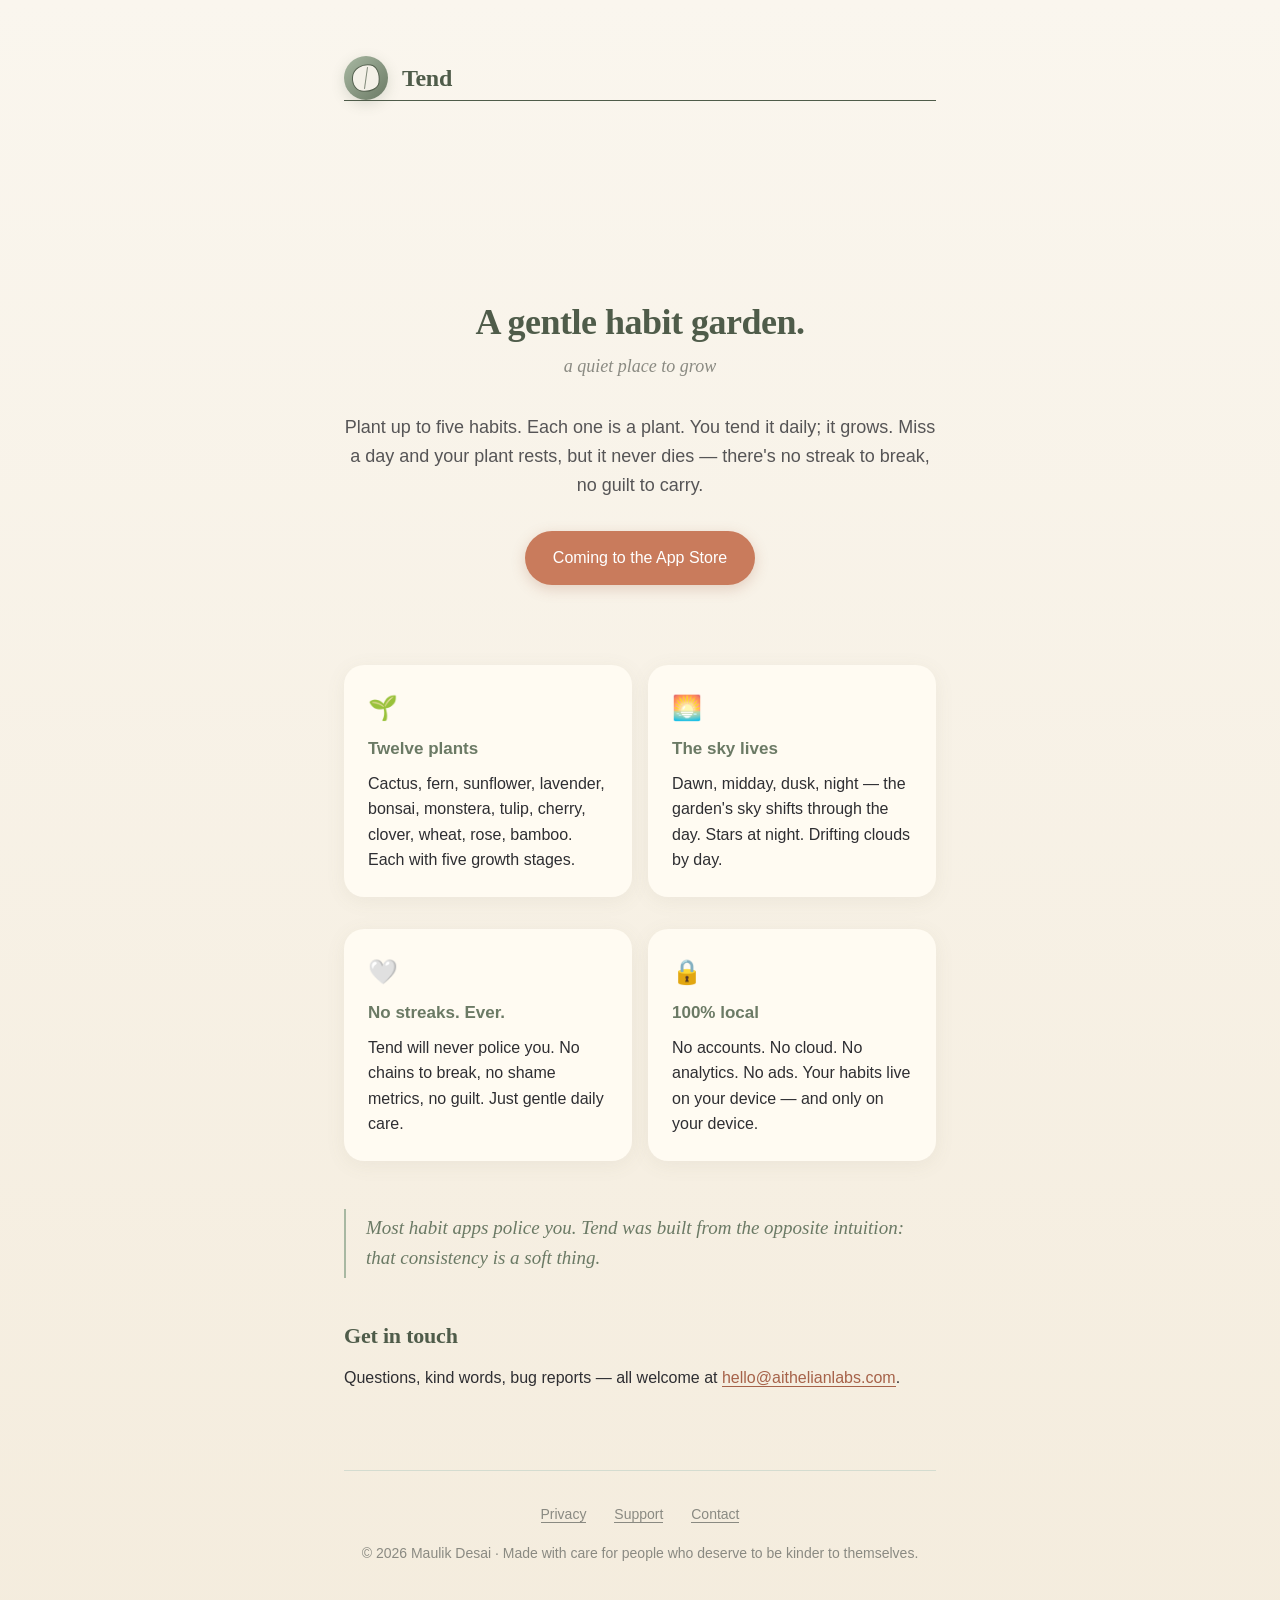
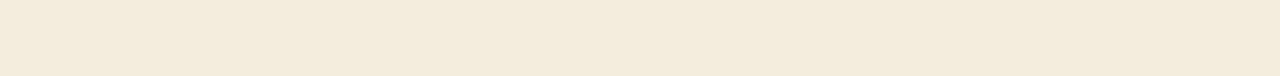
==== index.html @ 12a809fe "Initial commit" ====
<!doctype html>
<html lang="en">
<head>
<meta charset="utf-8" />
<title>Tend — A gentle habit garden</title>
<meta name="viewport" content="width=device-width, initial-scale=1, viewport-fit=cover" />
<meta name="theme-color" content="#FAF6EE" media="(prefers-color-scheme: light)" />
<meta name="theme-color" content="#14151B" media="(prefers-color-scheme: dark)" />
<meta name="description" content="Tend is a calm iOS habit garden. Plant a habit. Tend it daily. Watch it grow. No streaks, no guilt — just gentle daily care." />

<meta property="og:title" content="Tend — A gentle habit garden" />
<meta property="og:description" content="A calm iOS habit garden. No streaks, no guilt — just gentle daily care." />
<meta property="og:type" content="website" />
<meta property="og:url" content="https://tend.app/" />
<meta name="twitter:card" content="summary_large_image" />
<meta name="twitter:title" content="Tend — A gentle habit garden" />
<meta name="twitter:description" content="A calm iOS habit garden. No streaks, no guilt." />

<link rel="icon" href="data:," />
<link rel="stylesheet" href="style.css" />
</head>
<body>
<main>

  <a class="brand" href="/">
    <span class="mark"></span>
    <span class="wordmark">Tend</span>
  </a>

  <section class="hero">
    <div class="big-mark"><span class="mark"></span></div>
    <h1>A gentle habit garden.</h1>
    <p class="tagline">a quiet place to grow</p>
    <p class="lede">
      Plant up to five habits. Each one is a plant. You tend it daily; it grows.
      Miss a day and your plant rests, but it never dies — there's no streak to
      break, no guilt to carry.
    </p>
    <a href="#" class="cta" onclick="return false;">Coming to the App Store</a>
  </section>

  <section class="feature-grid">
    <div class="card">
      <div class="emoji">🌱</div>
      <h3>Twelve plants</h3>
      <p>Cactus, fern, sunflower, lavender, bonsai, monstera, tulip, cherry, clover, wheat, rose, bamboo. Each with five growth stages.</p>
    </div>
    <div class="card">
      <div class="emoji">🌅</div>
      <h3>The sky lives</h3>
      <p>Dawn, midday, dusk, night — the garden's sky shifts through the day. Stars at night. Drifting clouds by day.</p>
    </div>
    <div class="card">
      <div class="emoji">🤍</div>
      <h3>No streaks. Ever.</h3>
      <p>Tend will never police you. No chains to break, no shame metrics, no guilt. Just gentle daily care.</p>
    </div>
    <div class="card">
      <div class="emoji">🔒</div>
      <h3>100% local</h3>
      <p>No accounts. No cloud. No analytics. No ads. Your habits live on your device — and only on your device.</p>
    </div>
  </section>

  <p class="pull">
    Most habit apps police you. Tend was built from the opposite intuition: that
    consistency is a soft thing.
  </p>

  <h2>Get in touch</h2>
  <p>
    Questions, kind words, bug reports — all welcome at
    <a href="mailto:hello@aithelianlabs.com">hello@aithelianlabs.com</a>.
  </p>

  <footer>
    <a href="privacy.html">Privacy</a>
    <a href="support.html">Support</a>
    <a href="mailto:hello@aithelianlabs.com">Contact</a>
    <p style="margin-top:16px">© 2026 Maulik Desai · Made with care for people who deserve to be kinder to themselves.</p>
  </footer>

</main>
</body>
</html>
---- style.css ----
/* Tend — brand styles for tend.app pages.
   Mirrors the SwiftUI palette so the web feels like the app.
*/

:root {
  /* Surfaces */
  --tend-cream:        #FAF6EE;
  --tend-cream-warm:   #F4ECDD;
  --tend-surface-hi:   #FFFBF2;

  /* Sage family */
  --tend-sage:         #A8B8A2;
  --tend-sage-dark:    #6B7A65;
  --tend-sage-deep:    #4F5C4A;
  --tend-sage-light:   #D4DCD0;

  /* Warm accents */
  --tend-peach:        #E8B4A0;
  --tend-peach-light:  #F2D5C6;
  --tend-terracotta:        #C97B5C;
  --tend-terracotta-deep:   #A66249;

  /* Text */
  --tend-ink:          #2E2E32;
  --tend-muted:        #8A8A82;

  /* Soft */
  --radius-sm: 14px;
  --radius-md: 20px;
  --radius-lg: 28px;
  --shadow-soft: 0 4px 20px rgba(120, 110, 90, 0.08);
}

@media (prefers-color-scheme: dark) {
  :root {
    --tend-cream:        #14151B;
    --tend-cream-warm:   #1D1E26;
    --tend-surface-hi:   #252631;

    --tend-sage:         #8FA088;
    --tend-sage-dark:    #B8C9B0;
    --tend-sage-deep:    #D3DDCB;
    --tend-sage-light:   #2D362C;

    --tend-peach:        #D68D70;
    --tend-peach-light:  #6E4536;
    --tend-terracotta:        #CC8060;
    --tend-terracotta-deep:   #8E513B;

    --tend-ink:          #EFEBE2;
    --tend-muted:        #9A998E;
  }
}

* {
  box-sizing: border-box;
  margin: 0;
  padding: 0;
}

html, body {
  background: linear-gradient(180deg, var(--tend-cream) 0%, var(--tend-cream-warm) 100%);
  color: var(--tend-ink);
  font-family: -apple-system, BlinkMacSystemFont, "SF Pro Text", "Helvetica Neue", Helvetica, Arial, sans-serif;
  font-size: 16px;
  line-height: 1.6;
  min-height: 100vh;
  -webkit-font-smoothing: antialiased;
  -moz-osx-font-smoothing: grayscale;
}

main {
  max-width: 640px;
  margin: 0 auto;
  padding: 56px 24px 96px;
}

/* Header / brand mark */

.brand {
  display: flex;
  align-items: center;
  gap: 14px;
  text-decoration: none;
  color: var(--tend-sage-deep);
  margin-bottom: 48px;
}

.brand .mark {
  width: 44px;
  height: 44px;
  border-radius: 50%;
  background: linear-gradient(135deg, var(--tend-sage), var(--tend-sage-dark));
  position: relative;
  box-shadow: 0 4px 14px rgba(79, 92, 74, 0.18);
  flex-shrink: 0;
}

.brand .mark::before {
  /* leaf */
  content: "";
  position: absolute;
  inset: 8px;
  background: var(--tend-cream);
  border-radius: 60% 40% 60% 40% / 50% 60% 40% 50%;
  border: 1px solid var(--tend-sage-deep);
  opacity: 0.95;
  transform: rotate(8deg);
}

.brand .mark::after {
  /* center vein */
  content: "";
  position: absolute;
  left: 50%;
  top: 11px;
  bottom: 11px;
  width: 1px;
  background: var(--tend-sage-deep);
  opacity: 0.7;
  transform: translateX(-50%) rotate(8deg);
}

.brand .wordmark {
  font-family: "Lora", "Iowan Old Style", "Georgia", serif;
  font-weight: 600;
  font-size: 24px;
  letter-spacing: -0.3px;
}

/* Typography */

h1 {
  font-family: "Lora", "Iowan Old Style", "Georgia", serif;
  font-weight: 600;
  font-size: 36px;
  line-height: 1.2;
  color: var(--tend-sage-deep);
  margin-bottom: 8px;
  letter-spacing: -0.5px;
}

h2 {
  font-family: "Lora", "Iowan Old Style", "Georgia", serif;
  font-weight: 600;
  font-size: 22px;
  color: var(--tend-sage-deep);
  margin-top: 40px;
  margin-bottom: 12px;
  letter-spacing: -0.2px;
}

h3 {
  font-size: 17px;
  font-weight: 600;
  color: var(--tend-sage-dark);
  margin-top: 24px;
  margin-bottom: 8px;
}

.lede {
  font-size: 18px;
  color: var(--tend-ink);
  opacity: 0.8;
  margin-bottom: 32px;
}

p {
  margin-bottom: 16px;
}

ul, ol {
  margin-left: 24px;
  margin-bottom: 16px;
}

li {
  margin-bottom: 8px;
}

a {
  color: var(--tend-terracotta-deep);
  text-decoration: none;
  border-bottom: 1px solid currentColor;
  transition: opacity 0.2s;
}

a:hover {
  opacity: 0.7;
}

strong {
  color: var(--tend-sage-deep);
  font-weight: 600;
}

em {
  color: var(--tend-muted);
  font-style: italic;
}

code {
  font-family: ui-monospace, SFMono-Regular, "SF Mono", Menlo, monospace;
  font-size: 14px;
  background: var(--tend-sage-light);
  padding: 2px 6px;
  border-radius: 4px;
  color: var(--tend-sage-deep);
}

/* Cards (card-like blocks for sections / FAQ) */

.card {
  background: var(--tend-surface-hi);
  border-radius: var(--radius-md);
  padding: 24px;
  margin-bottom: 16px;
  box-shadow: var(--shadow-soft);
}

.card h3 {
  margin-top: 0;
}

.card p:last-child {
  margin-bottom: 0;
}

/* CTA button (terracotta pill) */

.cta {
  display: inline-block;
  background: var(--tend-terracotta);
  color: white !important;
  padding: 14px 28px;
  border-radius: 999px;
  font-weight: 500;
  border: none !important;
  box-shadow: 0 4px 14px rgba(166, 98, 73, 0.25);
  transition: transform 0.2s, box-shadow 0.2s;
}

.cta:hover {
  transform: translateY(-1px);
  box-shadow: 0 6px 18px rgba(166, 98, 73, 0.30);
  opacity: 1;
}

/* Footer */

footer {
  margin-top: 80px;
  padding-top: 32px;
  border-top: 1px solid var(--tend-sage-light);
  color: var(--tend-muted);
  font-size: 14px;
  text-align: center;
}

footer a {
  color: var(--tend-muted);
  border-bottom-color: var(--tend-muted);
  margin: 0 12px;
}

/* Hero — landing page */

.hero {
  text-align: center;
  padding: 32px 0 48px;
}

.hero .tagline {
  font-family: "Lora", "Iowan Old Style", "Georgia", serif;
  font-style: italic;
  color: var(--tend-muted);
  font-size: 18px;
  margin-bottom: 32px;
}

.hero .big-mark {
  width: 96px;
  height: 96px;
  margin: 0 auto 24px;
}

.hero .big-mark .mark {
  width: 96px;
  height: 96px;
}

.hero .big-mark .mark::before { inset: 18px; border-width: 1.5px; }
.hero .big-mark .mark::after  { top: 24px; bottom: 24px; }

.feature-grid {
  display: grid;
  grid-template-columns: 1fr;
  gap: 16px;
  margin: 32px 0;
}

@media (min-width: 540px) {
  .feature-grid { grid-template-columns: 1fr 1fr; }
}

.feature-grid .card {
  text-align: left;
}

.feature-grid .card .emoji {
  font-size: 24px;
  margin-bottom: 8px;
}

/* Last-updated stamp */

.timestamp {
  display: inline-block;
  font-size: 13px;
  color: var(--tend-muted);
  margin-bottom: 24px;
  font-style: italic;
}

/* Subtle quotation pull */

.pull {
  font-family: "Lora", "Iowan Old Style", "Georgia", serif;
  font-style: italic;
  font-size: 19px;
  color: var(--tend-sage-dark);
  border-left: 2px solid var(--tend-sage);
  padding: 4px 0 4px 20px;
  margin: 24px 0;
}
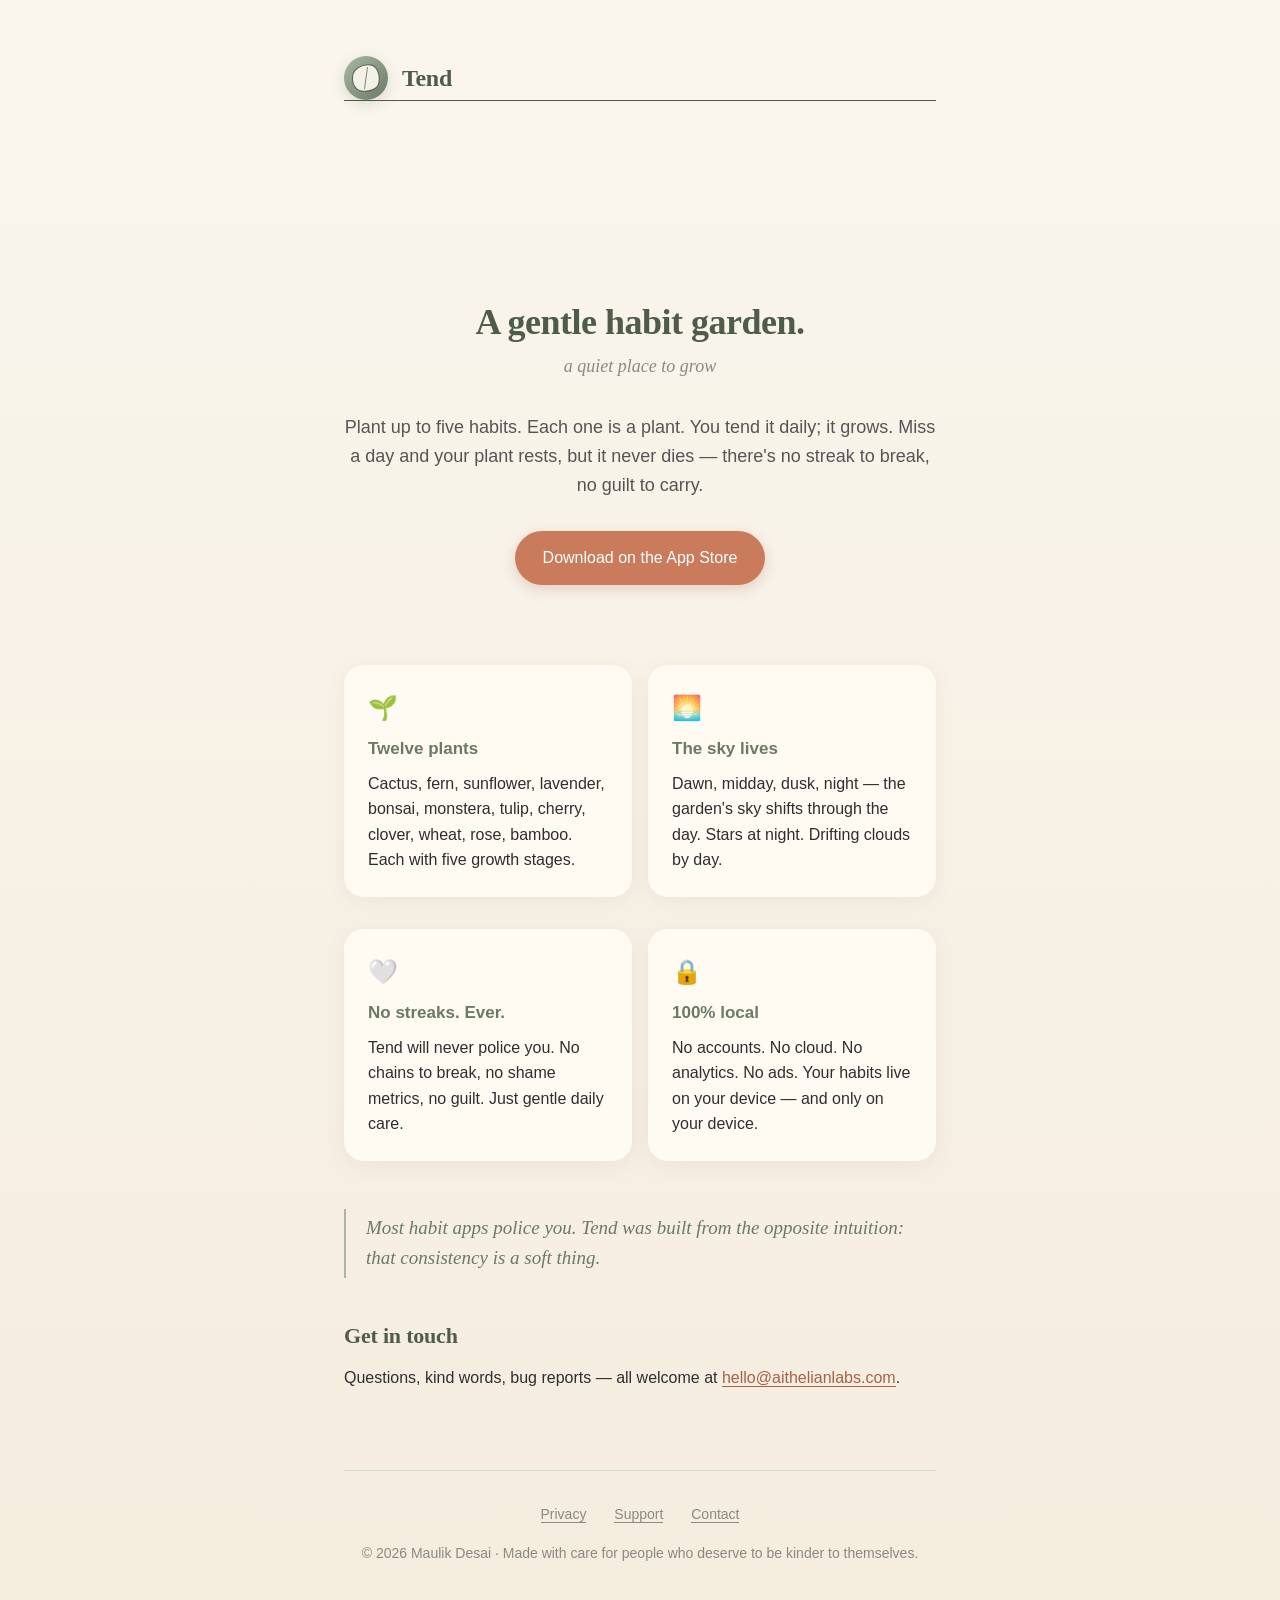
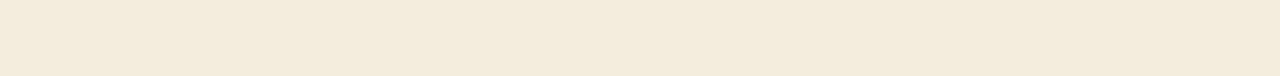
==== commit eb028217: "Privacy policy for 1.2: camera, photos, purchase, widgets; App Store link Co-Authored-By: Claude Opu" ====
--- a/index.html
+++ b/index.html
@@ -36,7 +36,7 @@
       Miss a day and your plant rests, but it never dies — there's no streak to
       break, no guilt to carry.
     </p>
-    <a href="#" class="cta" onclick="return false;">Coming to the App Store</a>
+    <a href="https://apps.apple.com/us/app/tend-garden/id6768056018" class="cta">Download on the App Store</a>
   </section>
 
   <section class="feature-grid">
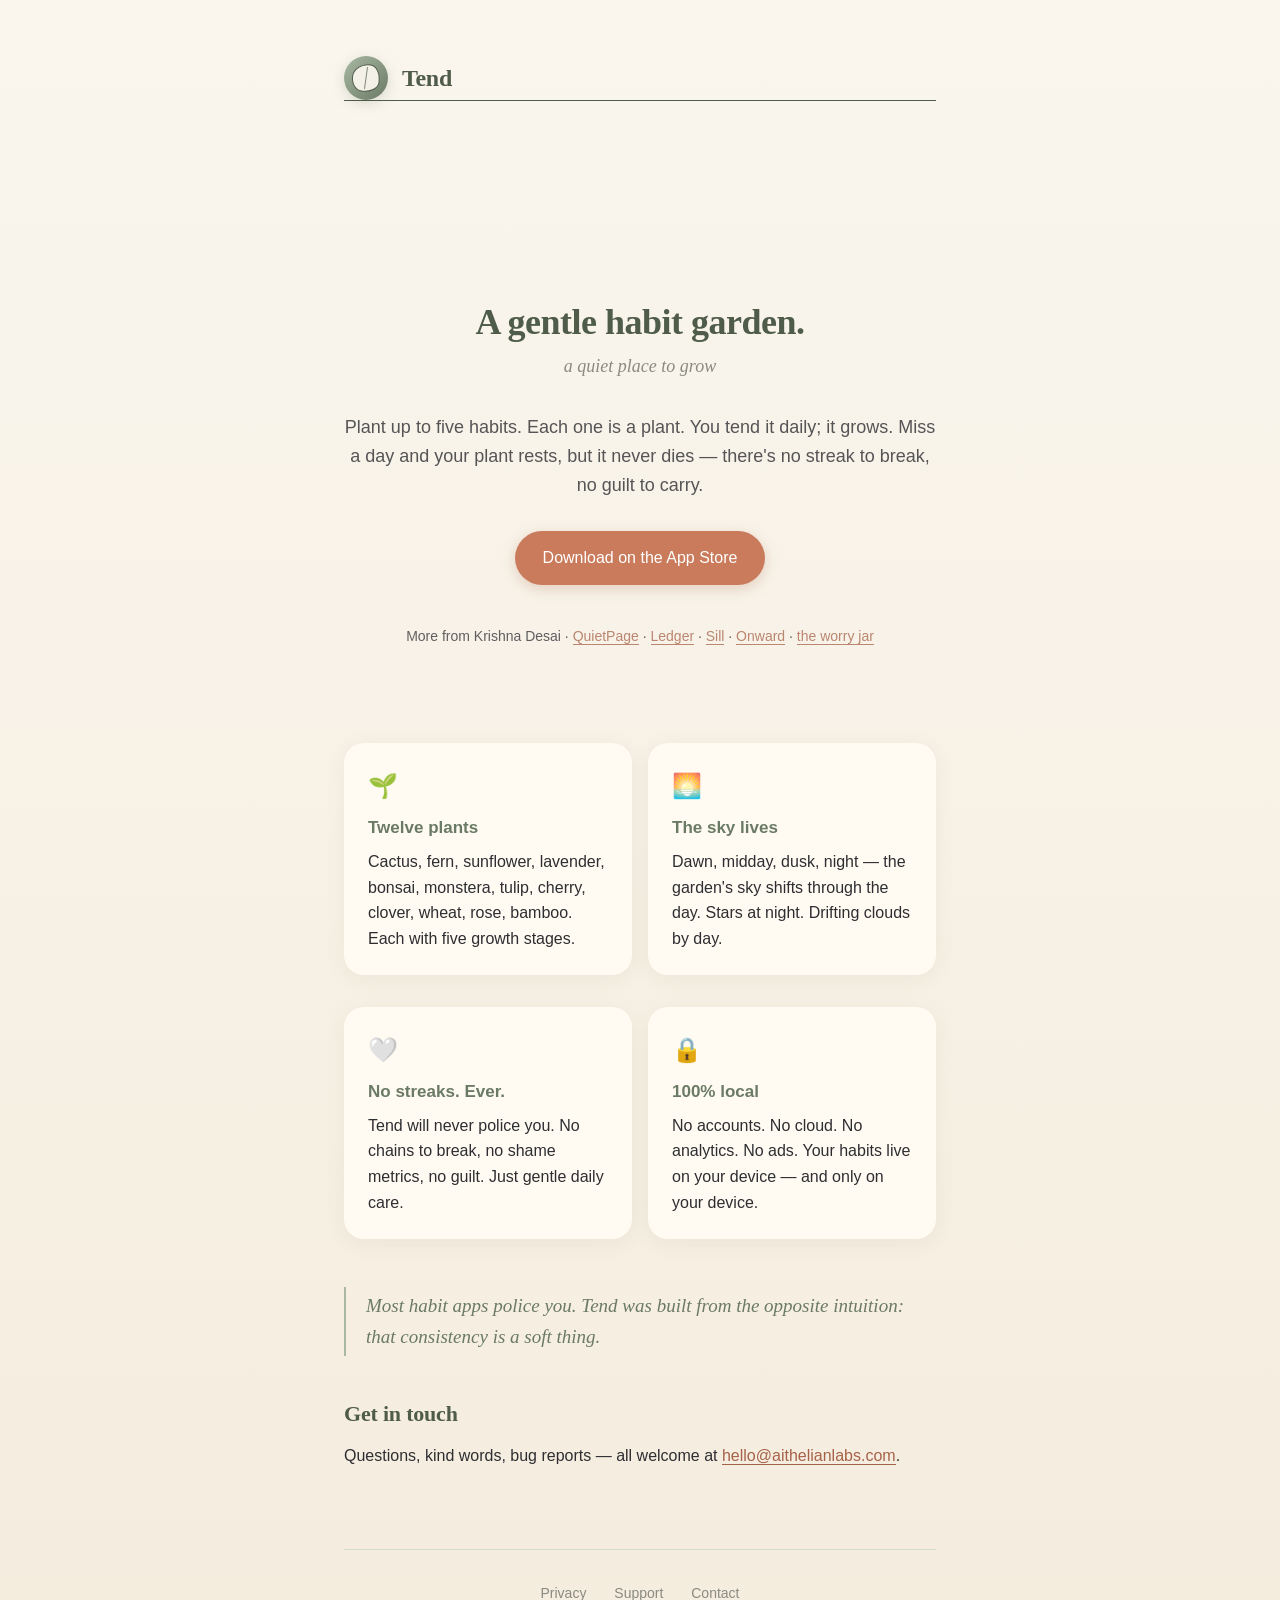
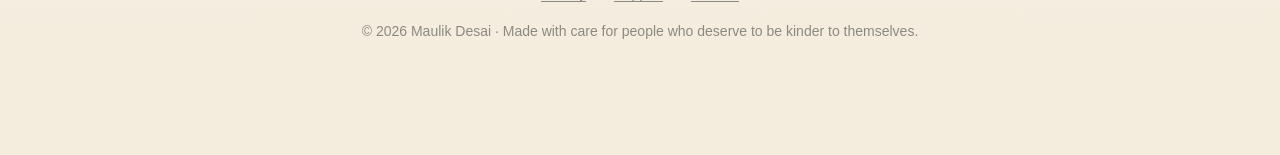
==== commit 2d00d4e8: "fix: smart banner, ct=site-tend campaign link, more-from row" ====
--- a/index.html
+++ b/index.html
@@ -4,6 +4,7 @@
 <meta charset="utf-8" />
 <title>Tend — A gentle habit garden</title>
 <meta name="viewport" content="width=device-width, initial-scale=1, viewport-fit=cover" />
+<meta name="apple-itunes-app" content="app-id=6768056018">
 <meta name="theme-color" content="#FAF6EE" media="(prefers-color-scheme: light)" />
 <meta name="theme-color" content="#14151B" media="(prefers-color-scheme: dark)" />
 <meta name="description" content="Tend is a calm iOS habit garden. Plant a habit. Tend it daily. Watch it grow. No streaks, no guilt — just gentle daily care." />
@@ -36,7 +37,8 @@
       Miss a day and your plant rests, but it never dies — there's no streak to
       break, no guilt to carry.
     </p>
-    <a href="https://apps.apple.com/us/app/tend-garden/id6768056018" class="cta">Download on the App Store</a>
+    <a href="https://apps.apple.com/app/apple-store/id6768056018?pt=128885861&amp;ct=site-tend&amp;mt=8" class="cta">Download on the App Store</a>
+    <p class="more-from" style="margin-top:40px;font-size:14px;opacity:0.75">More from Krishna Desai · <a href="https://dmaulikr.github.io/QuietPAge-sites/">QuietPage</a> · <a href="https://dmaulikr.github.io/ledger-site/">Ledger</a> · <a href="https://dmaulikr.github.io/sill-site/">Sill</a> · <a href="https://dmaulikr.github.io/onward/">Onward</a> · <a href="https://dmaulikr.github.io/worryjar-site/">the worry jar</a></p>
   </section>
 
   <section class="feature-grid">
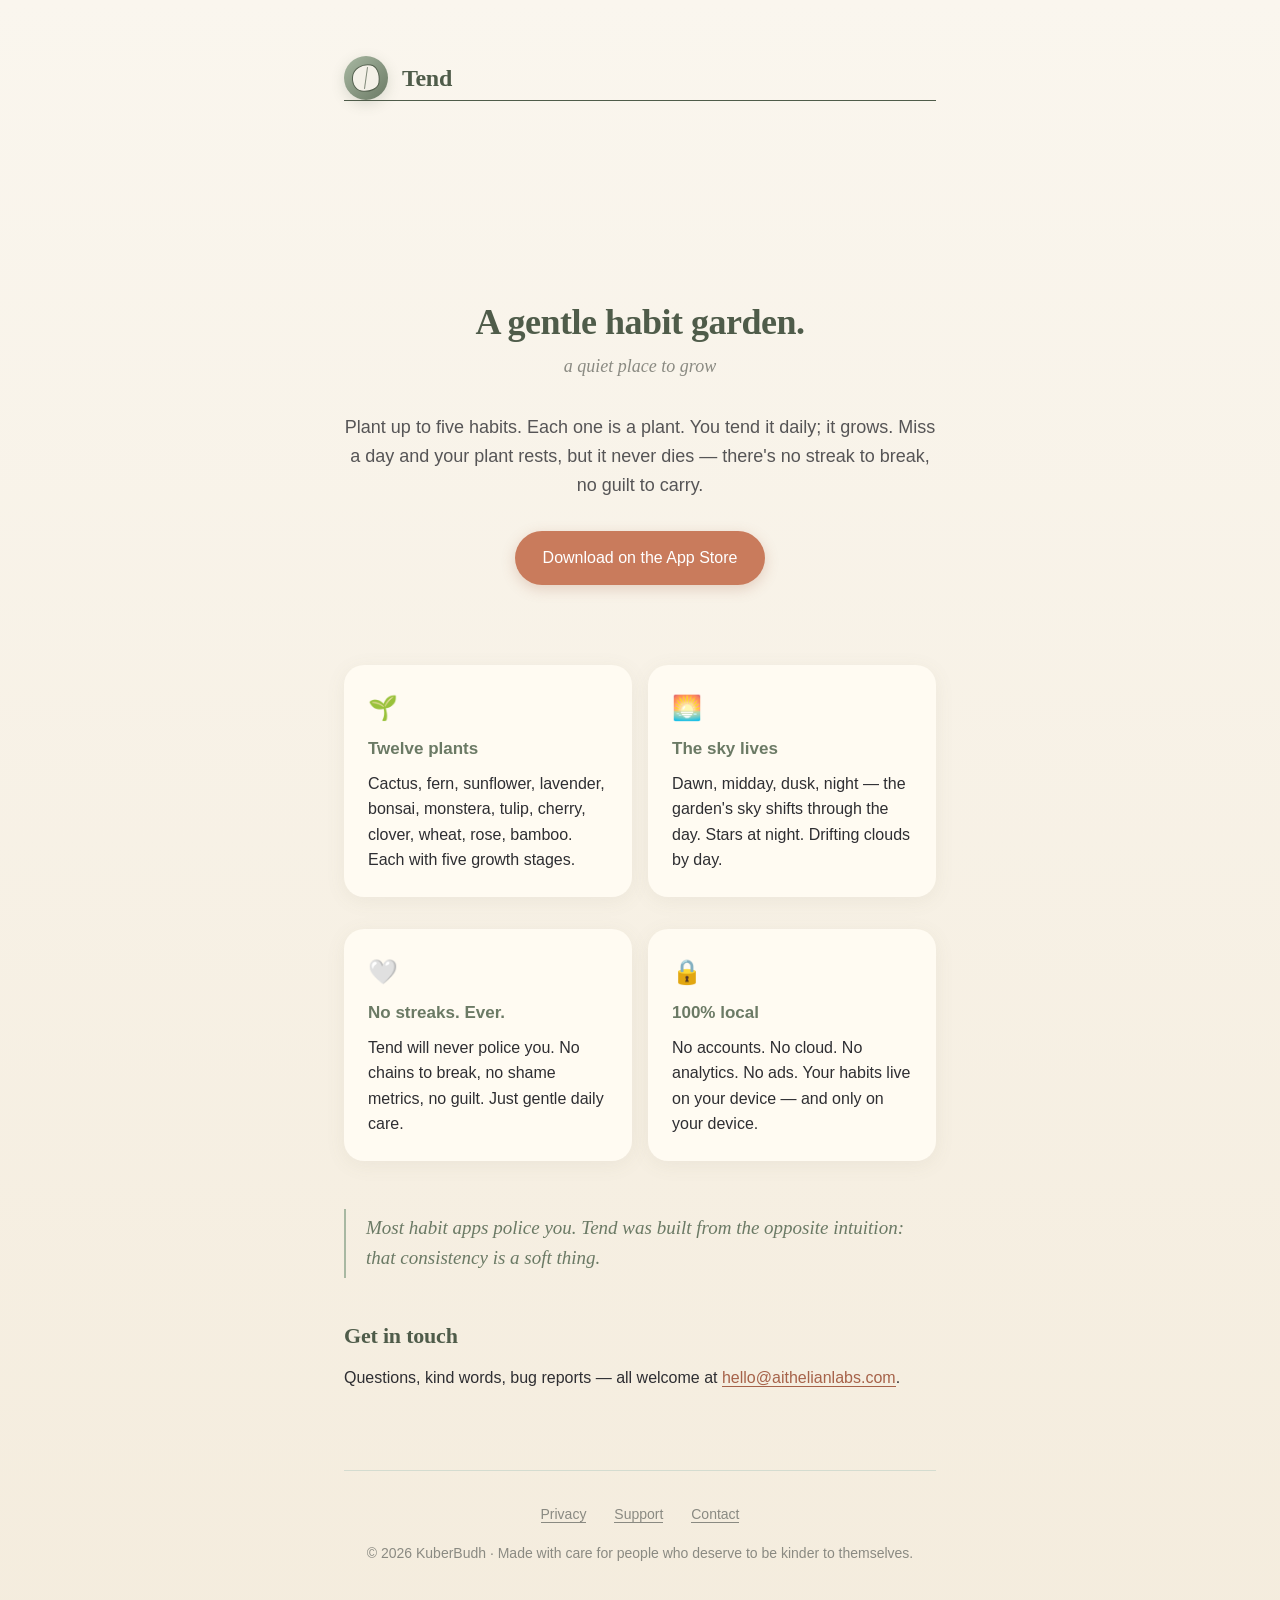
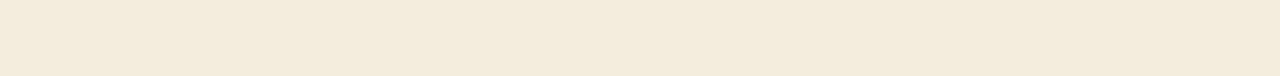
==== commit c03c9e31: "Fix day-job safety: KuberBudh footer + live App Store CTA" ====
--- a/index.html
+++ b/index.html
@@ -4,7 +4,6 @@
 <meta charset="utf-8" />
 <title>Tend — A gentle habit garden</title>
 <meta name="viewport" content="width=device-width, initial-scale=1, viewport-fit=cover" />
-<meta name="apple-itunes-app" content="app-id=6768056018">
 <meta name="theme-color" content="#FAF6EE" media="(prefers-color-scheme: light)" />
 <meta name="theme-color" content="#14151B" media="(prefers-color-scheme: dark)" />
 <meta name="description" content="Tend is a calm iOS habit garden. Plant a habit. Tend it daily. Watch it grow. No streaks, no guilt — just gentle daily care." />
@@ -38,7 +37,6 @@
       break, no guilt to carry.
     </p>
     <a href="https://apps.apple.com/app/apple-store/id6768056018?pt=128885861&amp;ct=site-tend&amp;mt=8" class="cta">Download on the App Store</a>
-    <p class="more-from" style="margin-top:40px;font-size:14px;opacity:0.75">More from Krishna Desai · <a href="https://dmaulikr.github.io/QuietPAge-sites/">QuietPage</a> · <a href="https://dmaulikr.github.io/ledger-site/">Ledger</a> · <a href="https://dmaulikr.github.io/sill-site/">Sill</a> · <a href="https://dmaulikr.github.io/onward/">Onward</a> · <a href="https://dmaulikr.github.io/worryjar-site/">the worry jar</a></p>
   </section>
 
   <section class="feature-grid">
@@ -79,7 +77,7 @@
     <a href="privacy.html">Privacy</a>
     <a href="support.html">Support</a>
     <a href="mailto:hello@aithelianlabs.com">Contact</a>
-    <p style="margin-top:16px">© 2026 Maulik Desai · Made with care for people who deserve to be kinder to themselves.</p>
+    <p style="margin-top:16px">© 2026 KuberBudh · Made with care for people who deserve to be kinder to themselves.</p>
   </footer>
 
 </main>
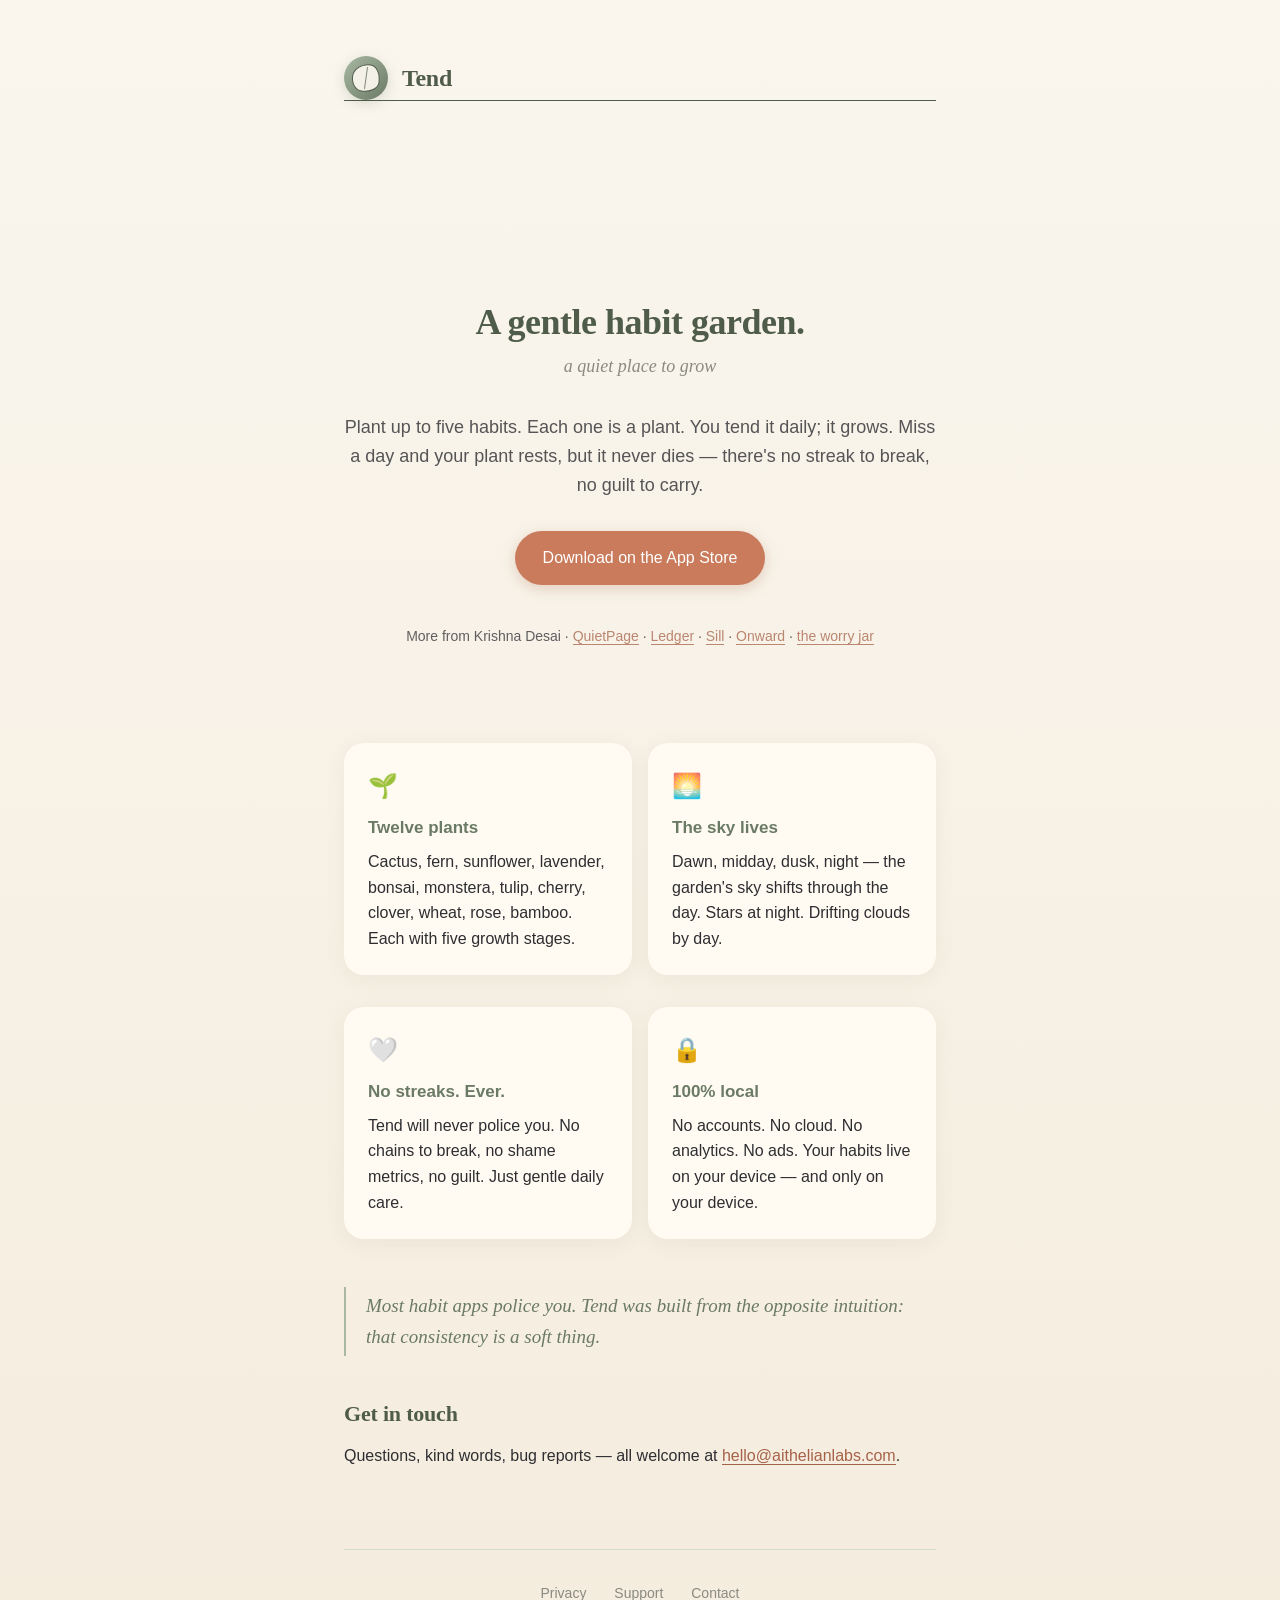
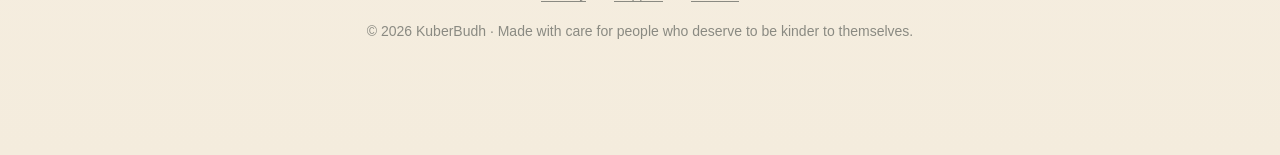
==== commit 5b11923b: "Merge branch 'main' into ag/tend-safety" ====
--- a/index.html
+++ b/index.html
@@ -4,14 +4,17 @@
 <meta charset="utf-8" />
 <title>Tend — A gentle habit garden</title>
 <meta name="viewport" content="width=device-width, initial-scale=1, viewport-fit=cover" />
+<meta name="apple-itunes-app" content="app-id=6768056018">
 <meta name="theme-color" content="#FAF6EE" media="(prefers-color-scheme: light)" />
 <meta name="theme-color" content="#14151B" media="(prefers-color-scheme: dark)" />
 <meta name="description" content="Tend is a calm iOS habit garden. Plant a habit. Tend it daily. Watch it grow. No streaks, no guilt — just gentle daily care." />
+<link rel="canonical" href="https://dmaulikr.github.io/tend-sites/" />
+<meta name="apple-itunes-app" content="app-id=6768056018" />
 
 <meta property="og:title" content="Tend — A gentle habit garden" />
 <meta property="og:description" content="A calm iOS habit garden. No streaks, no guilt — just gentle daily care." />
 <meta property="og:type" content="website" />
-<meta property="og:url" content="https://tend.app/" />
+<meta property="og:url" content="https://dmaulikr.github.io/tend-sites/" />
 <meta name="twitter:card" content="summary_large_image" />
 <meta name="twitter:title" content="Tend — A gentle habit garden" />
 <meta name="twitter:description" content="A calm iOS habit garden. No streaks, no guilt." />
@@ -37,6 +40,7 @@
       break, no guilt to carry.
     </p>
     <a href="https://apps.apple.com/app/apple-store/id6768056018?pt=128885861&amp;ct=site-tend&amp;mt=8" class="cta">Download on the App Store</a>
+    <p class="more-from" style="margin-top:40px;font-size:14px;opacity:0.75">More from Krishna Desai · <a href="https://dmaulikr.github.io/QuietPAge-sites/">QuietPage</a> · <a href="https://dmaulikr.github.io/ledger-site/">Ledger</a> · <a href="https://dmaulikr.github.io/sill-site/">Sill</a> · <a href="https://dmaulikr.github.io/onward/">Onward</a> · <a href="https://dmaulikr.github.io/worryjar-site/">the worry jar</a></p>
   </section>
 
   <section class="feature-grid">
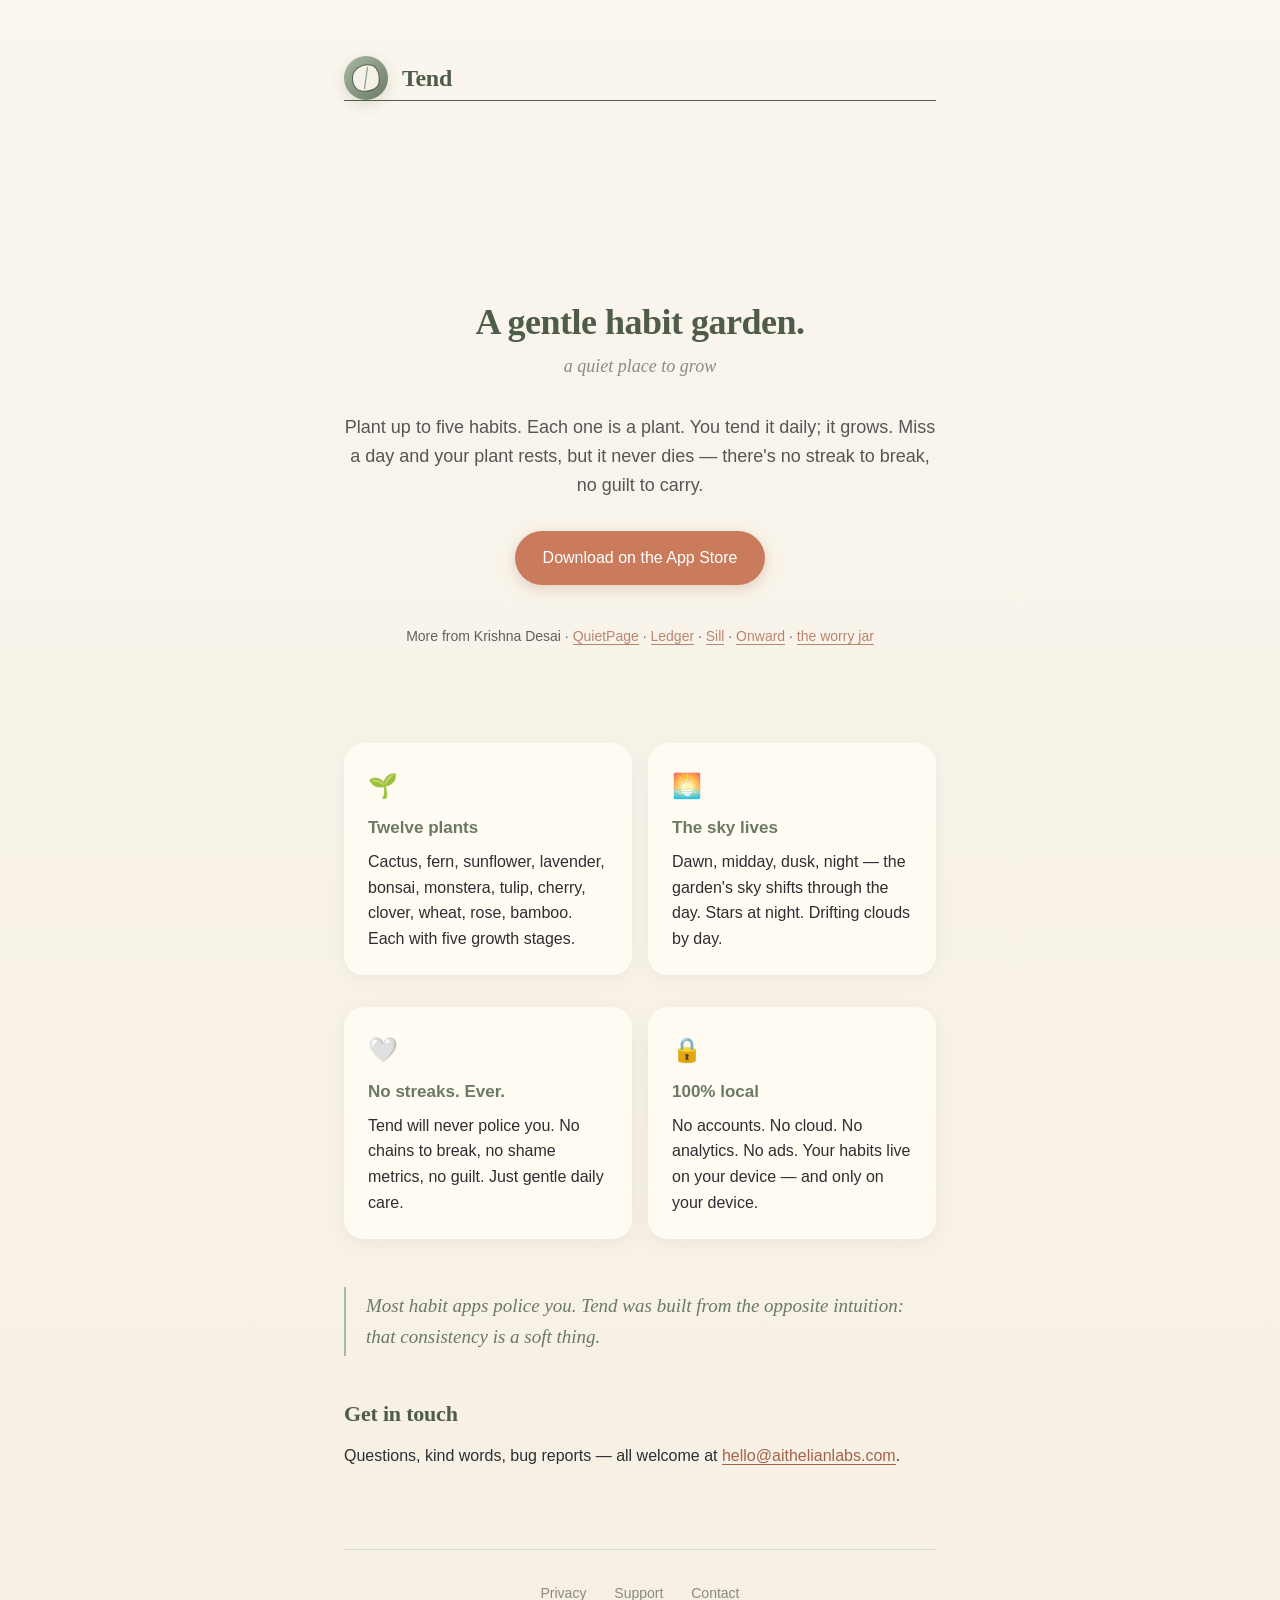
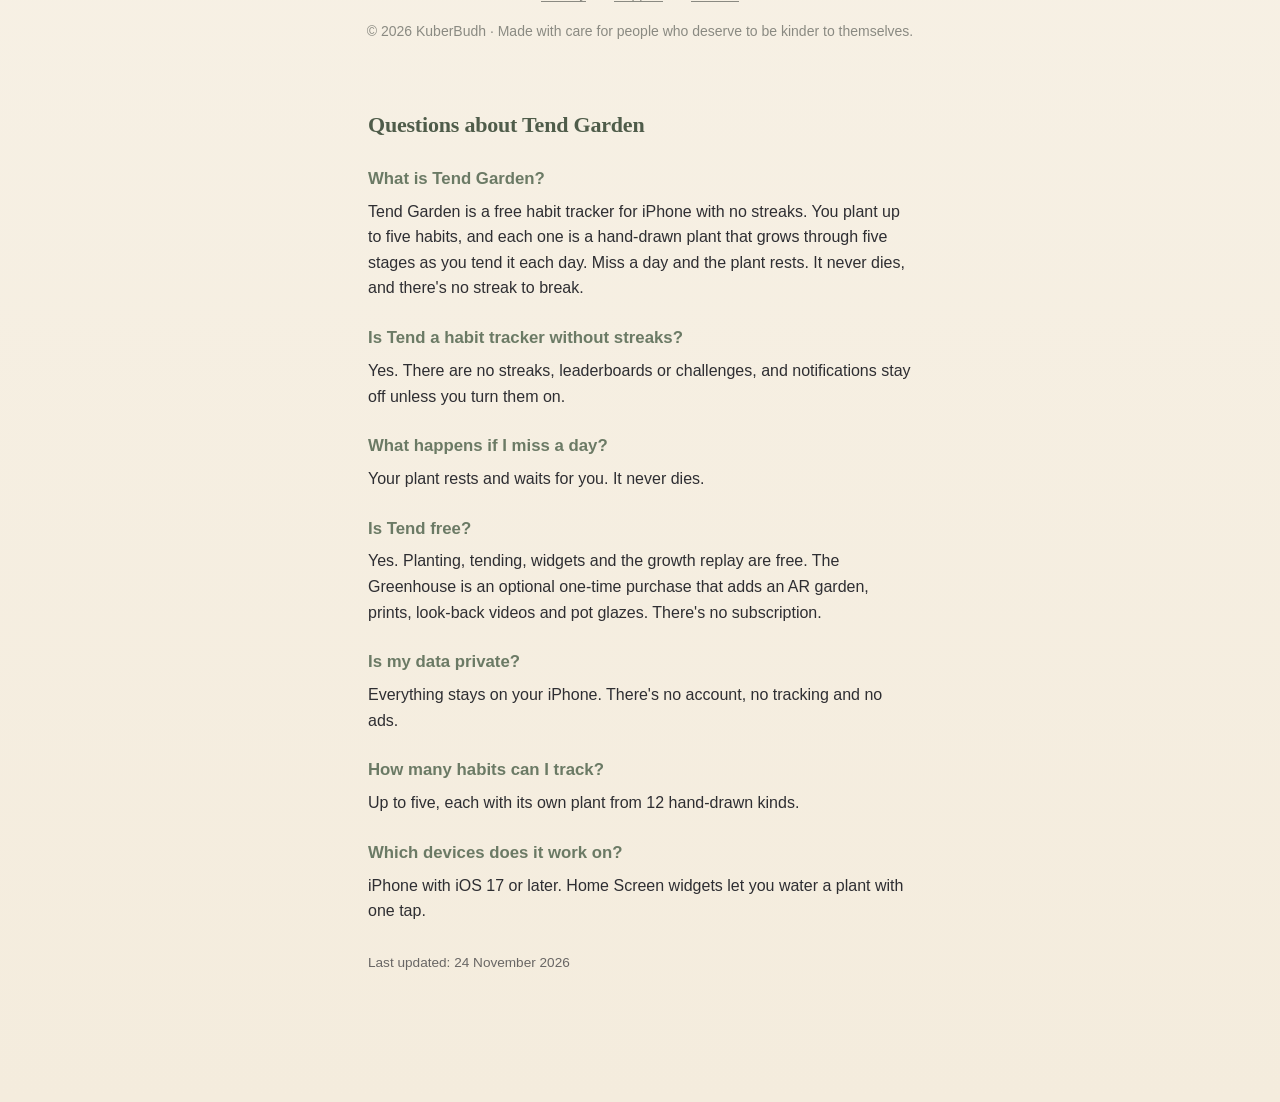
==== commit 380a3693: "AEO: answer-first title, FAQ, structured data and sitemap" ====
--- a/index.html
+++ b/index.html
@@ -2,12 +2,12 @@
 <html lang="en">
 <head>
 <meta charset="utf-8" />
-<title>Tend — A gentle habit garden</title>
+<title>Tend Garden: a habit tracker with no streaks, for iPhone</title>
 <meta name="viewport" content="width=device-width, initial-scale=1, viewport-fit=cover" />
 <meta name="apple-itunes-app" content="app-id=6768056018">
 <meta name="theme-color" content="#FAF6EE" media="(prefers-color-scheme: light)" />
 <meta name="theme-color" content="#14151B" media="(prefers-color-scheme: dark)" />
-<meta name="description" content="Tend is a calm iOS habit garden. Plant a habit. Tend it daily. Watch it grow. No streaks, no guilt — just gentle daily care." />
+<meta name="description" content="Tend Garden is a free habit tracker for iPhone with no streaks. Each habit is a plant that grows as you tend it. Miss a day and it rests, never dies." />
 <link rel="canonical" href="https://dmaulikr.github.io/tend-sites/" />
 <meta name="apple-itunes-app" content="app-id=6768056018" />
 
@@ -21,6 +21,8 @@
 
 <link rel="icon" href="data:," />
 <link rel="stylesheet" href="style.css" />
+<script type="application/ld+json">{"@context": "https://schema.org", "@type": "MobileApplication", "name": "Tend Garden", "alternateName": "Tend", "description": "Tend Garden is a free habit tracker for iPhone with no streaks. You plant up to five habits, and each one is a hand-drawn plant that grows through five stages as you tend it each day. Miss a day and the plant rests. It never dies, and there's no streak to break.", "operatingSystem": "iOS 17.0 or later", "applicationCategory": "HealthApplication", "url": "https://dmaulikr.github.io/tend-sites/", "downloadUrl": "https://apps.apple.com/app/id6768056018", "installUrl": "https://apps.apple.com/app/id6768056018", "offers": {"@type": "Offer", "price": "0", "priceCurrency": "USD"}, "author": {"@type": "Person", "name": "Krishna Desai"}, "publisher": {"@type": "Organization", "name": "KuberBudh"}}</script>
+<script type="application/ld+json">{"@context": "https://schema.org", "@type": "FAQPage", "mainEntity": [{"@type": "Question", "name": "What is Tend Garden?", "acceptedAnswer": {"@type": "Answer", "text": "Tend Garden is a free habit tracker for iPhone with no streaks. You plant up to five habits, and each one is a hand-drawn plant that grows through five stages as you tend it each day. Miss a day and the plant rests. It never dies, and there's no streak to break."}}, {"@type": "Question", "name": "Is Tend a habit tracker without streaks?", "acceptedAnswer": {"@type": "Answer", "text": "Yes. There are no streaks, leaderboards or challenges, and notifications stay off unless you turn them on."}}, {"@type": "Question", "name": "What happens if I miss a day?", "acceptedAnswer": {"@type": "Answer", "text": "Your plant rests and waits for you. It never dies."}}, {"@type": "Question", "name": "Is Tend free?", "acceptedAnswer": {"@type": "Answer", "text": "Yes. Planting, tending, widgets and the growth replay are free. The Greenhouse is an optional one-time purchase that adds an AR garden, prints, look-back videos and pot glazes. There's no subscription."}}, {"@type": "Question", "name": "Is my data private?", "acceptedAnswer": {"@type": "Answer", "text": "Everything stays on your iPhone. There's no account, no tracking and no ads."}}, {"@type": "Question", "name": "How many habits can I track?", "acceptedAnswer": {"@type": "Answer", "text": "Up to five, each with its own plant from 12 hand-drawn kinds."}}, {"@type": "Question", "name": "Which devices does it work on?", "acceptedAnswer": {"@type": "Answer", "text": "iPhone with iOS 17 or later. Home Screen widgets let you water a plant with one tap."}}]}</script>
 </head>
 <body>
 <main>
@@ -84,6 +86,26 @@
     <p style="margin-top:16px">© 2026 KuberBudh · Made with care for people who deserve to be kinder to themselves.</p>
   </footer>
 
+<!-- aeo:faq -->
+<style>.aeo-faq{max-width:720px;margin:64px auto 32px;padding:0 24px;text-align:left}.aeo-faq h2{margin:0 0 8px}.aeo-faq h3{margin:24px 0 6px;font-size:1.05em}.aeo-faq p{margin:0;line-height:1.6}.aeo-faq .aeo-updated{margin-top:28px;font-size:.85em;opacity:.7}</style>
+<section class="aeo-faq" id="questions" aria-labelledby="aeo-faq-h">
+  <h2 id="aeo-faq-h">Questions about Tend Garden</h2>
+  <h3>What is Tend Garden?</h3>
+  <p>Tend Garden is a free habit tracker for iPhone with no streaks. You plant up to five habits, and each one is a hand-drawn plant that grows through five stages as you tend it each day. Miss a day and the plant rests. It never dies, and there&#x27;s no streak to break.</p>
+  <h3>Is Tend a habit tracker without streaks?</h3>
+  <p>Yes. There are no streaks, leaderboards or challenges, and notifications stay off unless you turn them on.</p>
+  <h3>What happens if I miss a day?</h3>
+  <p>Your plant rests and waits for you. It never dies.</p>
+  <h3>Is Tend free?</h3>
+  <p>Yes. Planting, tending, widgets and the growth replay are free. The Greenhouse is an optional one-time purchase that adds an AR garden, prints, look-back videos and pot glazes. There&#x27;s no subscription.</p>
+  <h3>Is my data private?</h3>
+  <p>Everything stays on your iPhone. There&#x27;s no account, no tracking and no ads.</p>
+  <h3>How many habits can I track?</h3>
+  <p>Up to five, each with its own plant from 12 hand-drawn kinds.</p>
+  <h3>Which devices does it work on?</h3>
+  <p>iPhone with iOS 17 or later. Home Screen widgets let you water a plant with one tap.</p>
+  <p class="aeo-updated">Last updated: 24 November 2026</p>
+</section>
 </main>
 </body>
 </html>
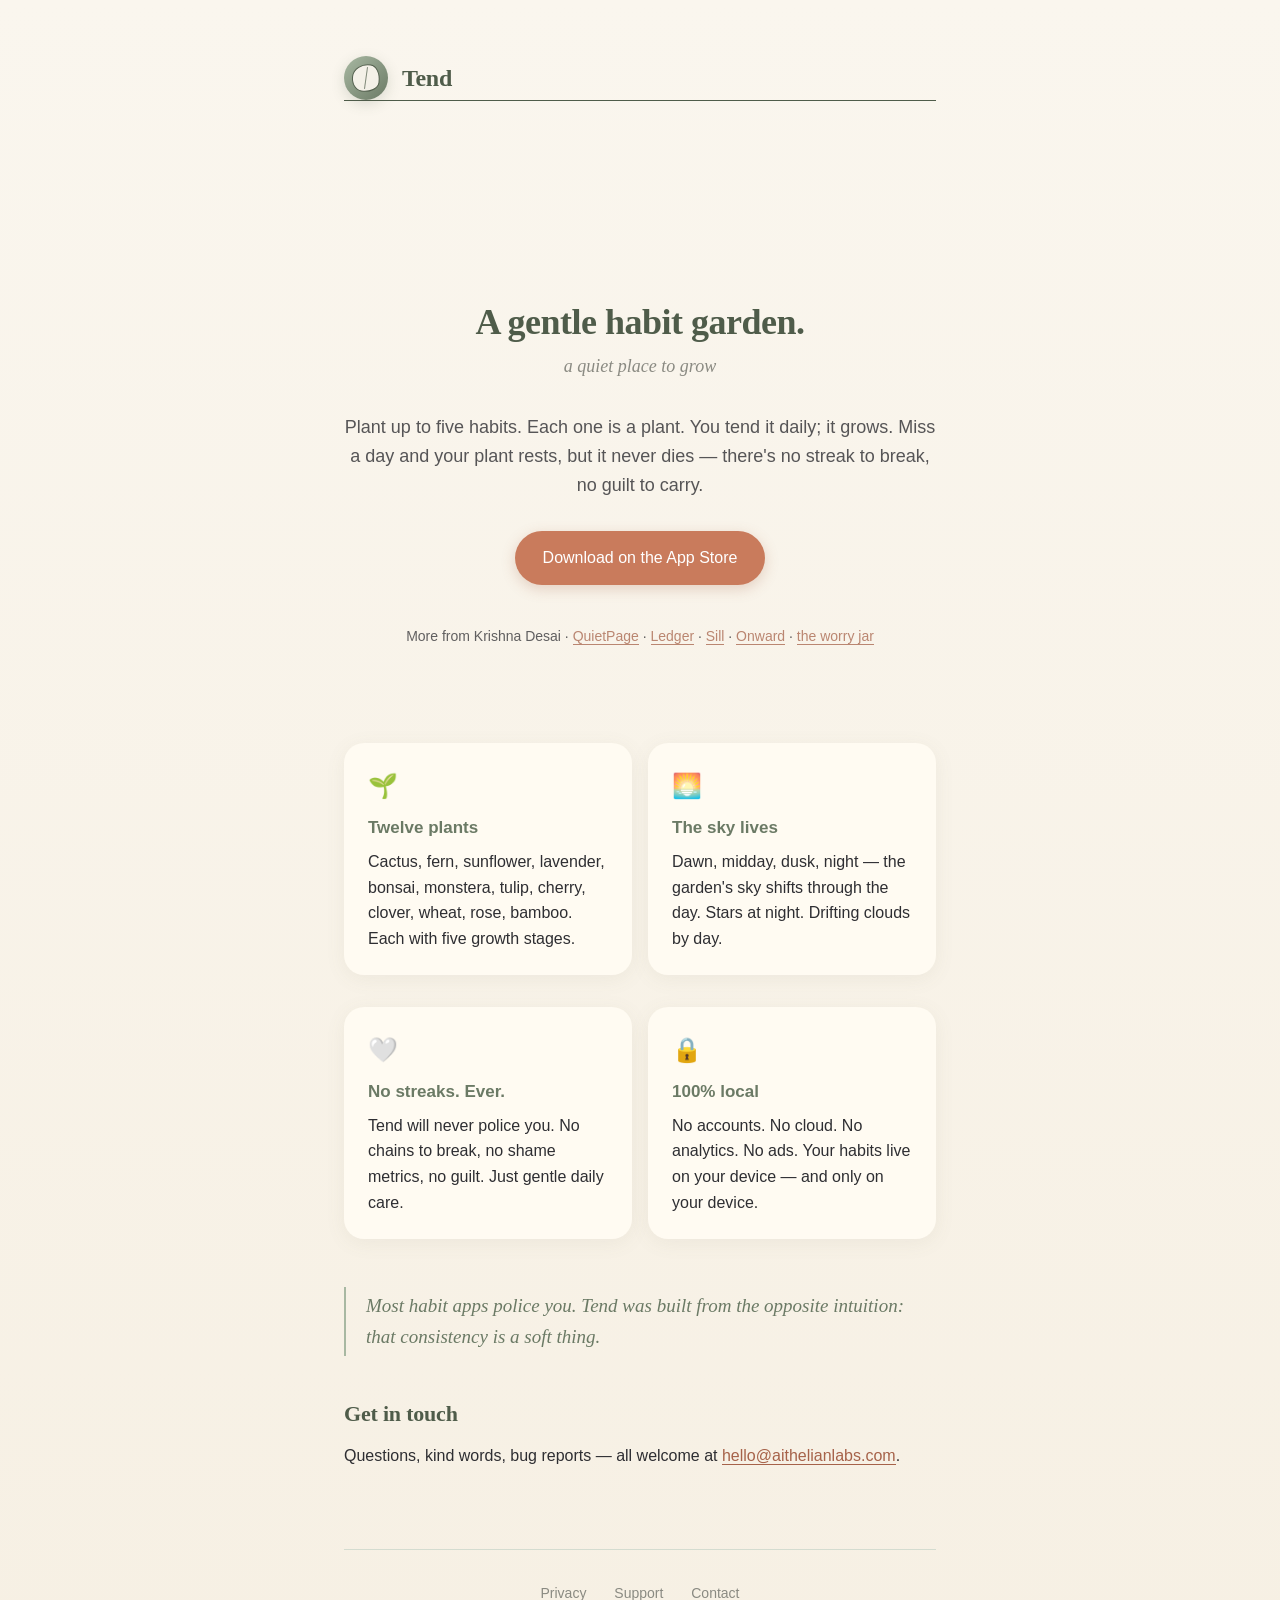
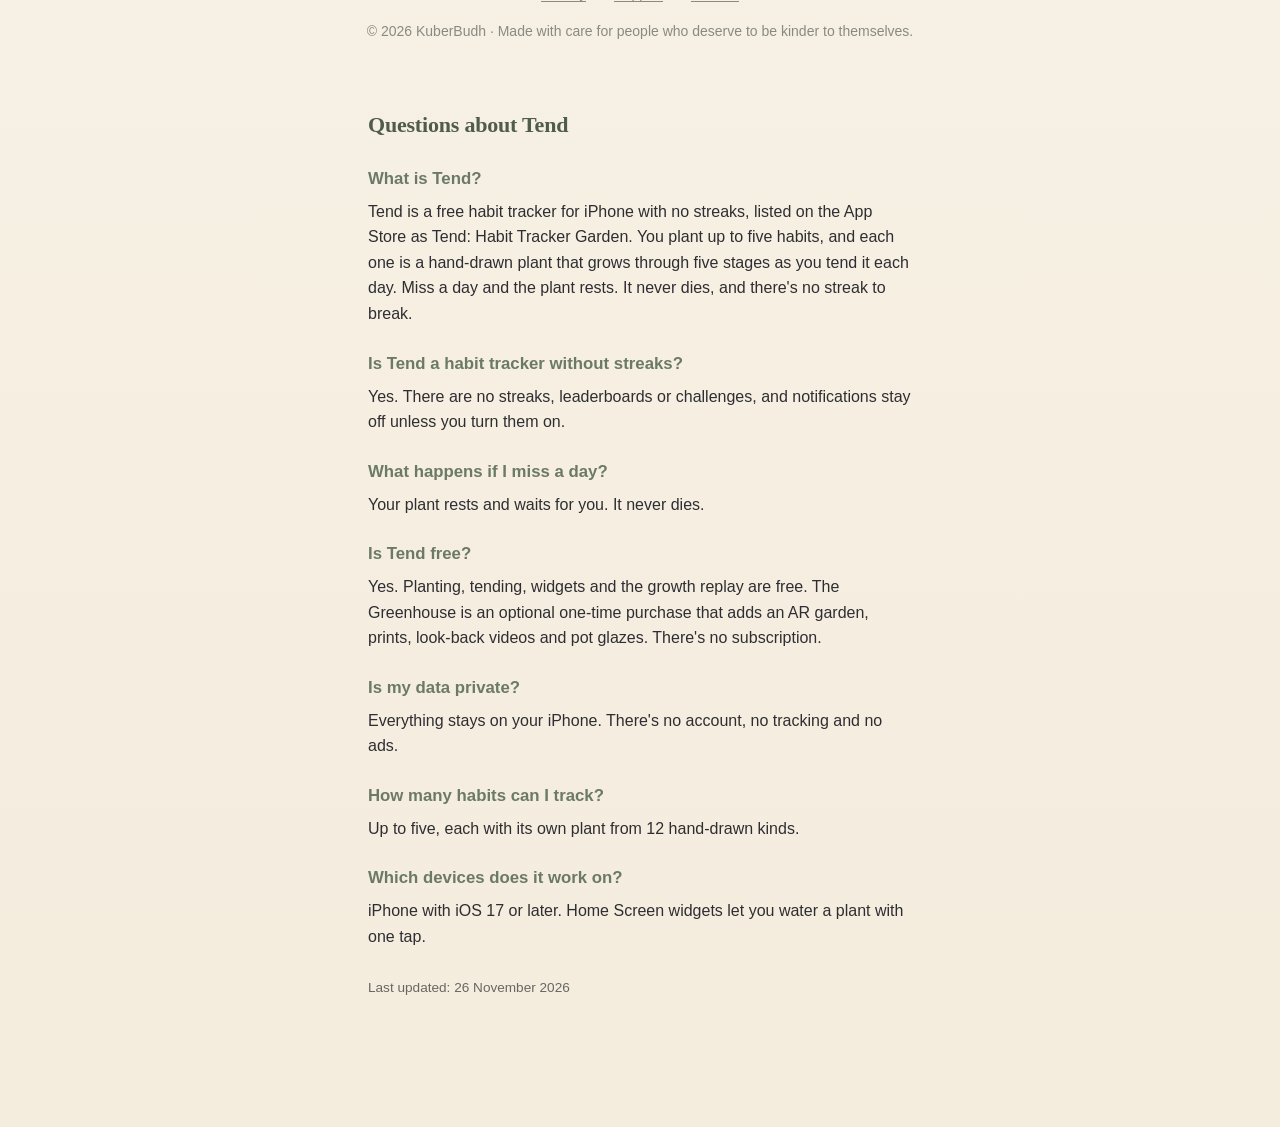
==== commit d2f0aae9: "Match Tend's live App Store name: Tend: Habit Tracker Garden" ====
--- a/index.html
+++ b/index.html
@@ -2,12 +2,12 @@
 <html lang="en">
 <head>
 <meta charset="utf-8" />
-<title>Tend Garden: a habit tracker with no streaks, for iPhone</title>
+<title>Tend: Habit Tracker Garden for iPhone, with no streaks</title>
 <meta name="viewport" content="width=device-width, initial-scale=1, viewport-fit=cover" />
 <meta name="apple-itunes-app" content="app-id=6768056018">
 <meta name="theme-color" content="#FAF6EE" media="(prefers-color-scheme: light)" />
 <meta name="theme-color" content="#14151B" media="(prefers-color-scheme: dark)" />
-<meta name="description" content="Tend Garden is a free habit tracker for iPhone with no streaks. Each habit is a plant that grows as you tend it. Miss a day and it rests, never dies." />
+<meta name="description" content="Tend is a free habit tracker for iPhone with no streaks, listed on the App Store as Tend: Habit Tracker Garden. Each habit is a plant that grows as you tend it. Miss a day and it rests, never dies." />
 <link rel="canonical" href="https://dmaulikr.github.io/tend-sites/" />
 <meta name="apple-itunes-app" content="app-id=6768056018" />
 
@@ -21,8 +21,8 @@
 
 <link rel="icon" href="data:," />
 <link rel="stylesheet" href="style.css" />
-<script type="application/ld+json">{"@context": "https://schema.org", "@type": "MobileApplication", "name": "Tend Garden", "alternateName": "Tend", "description": "Tend Garden is a free habit tracker for iPhone with no streaks. You plant up to five habits, and each one is a hand-drawn plant that grows through five stages as you tend it each day. Miss a day and the plant rests. It never dies, and there's no streak to break.", "operatingSystem": "iOS 17.0 or later", "applicationCategory": "HealthApplication", "url": "https://dmaulikr.github.io/tend-sites/", "downloadUrl": "https://apps.apple.com/app/id6768056018", "installUrl": "https://apps.apple.com/app/id6768056018", "offers": {"@type": "Offer", "price": "0", "priceCurrency": "USD"}, "author": {"@type": "Person", "name": "Krishna Desai"}, "publisher": {"@type": "Organization", "name": "KuberBudh"}}</script>
-<script type="application/ld+json">{"@context": "https://schema.org", "@type": "FAQPage", "mainEntity": [{"@type": "Question", "name": "What is Tend Garden?", "acceptedAnswer": {"@type": "Answer", "text": "Tend Garden is a free habit tracker for iPhone with no streaks. You plant up to five habits, and each one is a hand-drawn plant that grows through five stages as you tend it each day. Miss a day and the plant rests. It never dies, and there's no streak to break."}}, {"@type": "Question", "name": "Is Tend a habit tracker without streaks?", "acceptedAnswer": {"@type": "Answer", "text": "Yes. There are no streaks, leaderboards or challenges, and notifications stay off unless you turn them on."}}, {"@type": "Question", "name": "What happens if I miss a day?", "acceptedAnswer": {"@type": "Answer", "text": "Your plant rests and waits for you. It never dies."}}, {"@type": "Question", "name": "Is Tend free?", "acceptedAnswer": {"@type": "Answer", "text": "Yes. Planting, tending, widgets and the growth replay are free. The Greenhouse is an optional one-time purchase that adds an AR garden, prints, look-back videos and pot glazes. There's no subscription."}}, {"@type": "Question", "name": "Is my data private?", "acceptedAnswer": {"@type": "Answer", "text": "Everything stays on your iPhone. There's no account, no tracking and no ads."}}, {"@type": "Question", "name": "How many habits can I track?", "acceptedAnswer": {"@type": "Answer", "text": "Up to five, each with its own plant from 12 hand-drawn kinds."}}, {"@type": "Question", "name": "Which devices does it work on?", "acceptedAnswer": {"@type": "Answer", "text": "iPhone with iOS 17 or later. Home Screen widgets let you water a plant with one tap."}}]}</script>
+<script type="application/ld+json">{"@context": "https://schema.org", "@type": "MobileApplication", "name": "Tend: Habit Tracker Garden", "alternateName": "Tend", "description": "Tend is a free habit tracker for iPhone with no streaks, listed on the App Store as Tend: Habit Tracker Garden. You plant up to five habits, and each one is a hand-drawn plant that grows through five stages as you tend it each day. Miss a day and the plant rests. It never dies, and there's no streak to break.", "operatingSystem": "iOS 17.0 or later", "applicationCategory": "HealthApplication", "url": "https://dmaulikr.github.io/tend-sites/", "downloadUrl": "https://apps.apple.com/app/id6768056018", "installUrl": "https://apps.apple.com/app/id6768056018", "offers": {"@type": "Offer", "price": "0", "priceCurrency": "USD"}, "author": {"@type": "Person", "name": "Krishna Desai"}, "publisher": {"@type": "Organization", "name": "KuberBudh"}}</script>
+<script type="application/ld+json">{"@context": "https://schema.org", "@type": "FAQPage", "mainEntity": [{"@type": "Question", "name": "What is Tend?", "acceptedAnswer": {"@type": "Answer", "text": "Tend is a free habit tracker for iPhone with no streaks, listed on the App Store as Tend: Habit Tracker Garden. You plant up to five habits, and each one is a hand-drawn plant that grows through five stages as you tend it each day. Miss a day and the plant rests. It never dies, and there's no streak to break."}}, {"@type": "Question", "name": "Is Tend a habit tracker without streaks?", "acceptedAnswer": {"@type": "Answer", "text": "Yes. There are no streaks, leaderboards or challenges, and notifications stay off unless you turn them on."}}, {"@type": "Question", "name": "What happens if I miss a day?", "acceptedAnswer": {"@type": "Answer", "text": "Your plant rests and waits for you. It never dies."}}, {"@type": "Question", "name": "Is Tend free?", "acceptedAnswer": {"@type": "Answer", "text": "Yes. Planting, tending, widgets and the growth replay are free. The Greenhouse is an optional one-time purchase that adds an AR garden, prints, look-back videos and pot glazes. There's no subscription."}}, {"@type": "Question", "name": "Is my data private?", "acceptedAnswer": {"@type": "Answer", "text": "Everything stays on your iPhone. There's no account, no tracking and no ads."}}, {"@type": "Question", "name": "How many habits can I track?", "acceptedAnswer": {"@type": "Answer", "text": "Up to five, each with its own plant from 12 hand-drawn kinds."}}, {"@type": "Question", "name": "Which devices does it work on?", "acceptedAnswer": {"@type": "Answer", "text": "iPhone with iOS 17 or later. Home Screen widgets let you water a plant with one tap."}}]}</script>
 </head>
 <body>
 <main>
@@ -89,9 +89,9 @@
 <!-- aeo:faq -->
 <style>.aeo-faq{max-width:720px;margin:64px auto 32px;padding:0 24px;text-align:left}.aeo-faq h2{margin:0 0 8px}.aeo-faq h3{margin:24px 0 6px;font-size:1.05em}.aeo-faq p{margin:0;line-height:1.6}.aeo-faq .aeo-updated{margin-top:28px;font-size:.85em;opacity:.7}</style>
 <section class="aeo-faq" id="questions" aria-labelledby="aeo-faq-h">
-  <h2 id="aeo-faq-h">Questions about Tend Garden</h2>
-  <h3>What is Tend Garden?</h3>
-  <p>Tend Garden is a free habit tracker for iPhone with no streaks. You plant up to five habits, and each one is a hand-drawn plant that grows through five stages as you tend it each day. Miss a day and the plant rests. It never dies, and there&#x27;s no streak to break.</p>
+  <h2 id="aeo-faq-h">Questions about Tend</h2>
+  <h3>What is Tend?</h3>
+  <p>Tend is a free habit tracker for iPhone with no streaks, listed on the App Store as Tend: Habit Tracker Garden. You plant up to five habits, and each one is a hand-drawn plant that grows through five stages as you tend it each day. Miss a day and the plant rests. It never dies, and there&#x27;s no streak to break.</p>
   <h3>Is Tend a habit tracker without streaks?</h3>
   <p>Yes. There are no streaks, leaderboards or challenges, and notifications stay off unless you turn them on.</p>
   <h3>What happens if I miss a day?</h3>
@@ -104,7 +104,7 @@
   <p>Up to five, each with its own plant from 12 hand-drawn kinds.</p>
   <h3>Which devices does it work on?</h3>
   <p>iPhone with iOS 17 or later. Home Screen widgets let you water a plant with one tap.</p>
-  <p class="aeo-updated">Last updated: 24 November 2026</p>
+  <p class="aeo-updated">Last updated: 26 November 2026</p>
 </section>
 </main>
 </body>
